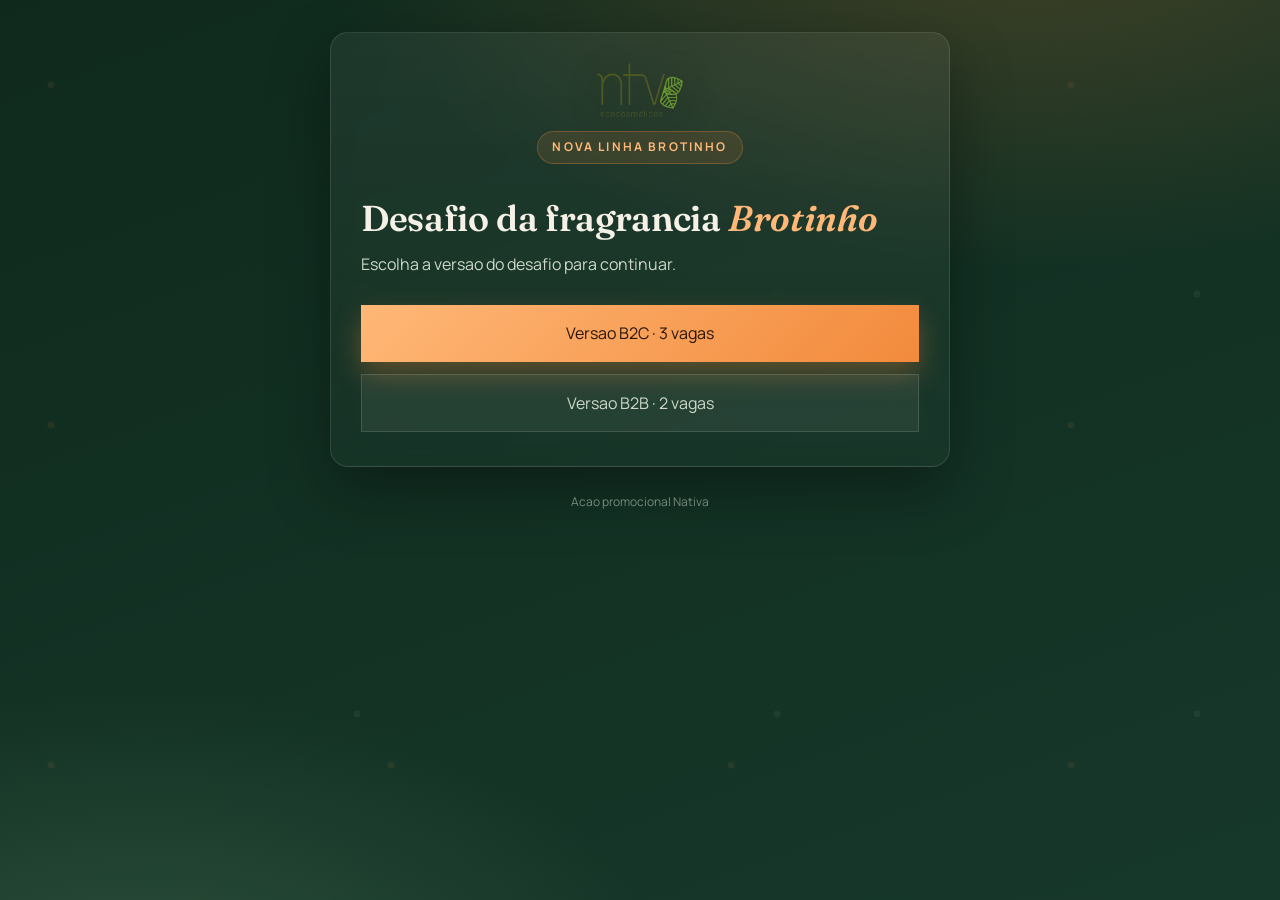
==== index.html @ 28d8629c "LP Nativa: quiz Brotinho com versoes /b2b (2 vagas) e /b2c (3 vagas) - Quiz multi-etapas com pistas " ====
<!DOCTYPE html>
<html lang="pt-BR">
<head>
  <meta charset="UTF-8" />
  <meta name="viewport" content="width=device-width, initial-scale=1.0" />
  <title>Desafio Brotinho | Nativa</title>
  <meta name="description" content="Descubra os ativos da nova fragrancia Brotinho da Nativa." />
  <link rel="icon" href="assets/logo.webp" />
  <link rel="preconnect" href="https://fonts.googleapis.com" />
  <link rel="preconnect" href="https://fonts.gstatic.com" crossorigin />
  <link href="https://fonts.googleapis.com/css2?family=Fraunces:ital,opsz,wght@0,9..144,500;0,9..144,600;1,9..144,600&family=Manrope:wght@400;500;700;800&display=swap" rel="stylesheet" />
  <link rel="stylesheet" href="assets/styles.css" />
</head>
<body>
  <main class="card">
    <div class="card-top">
      <img class="logo" src="assets/logo.webp" alt="Nativa" />
      <span class="tag">Nova linha Brotinho</span>
    </div>
    <div class="card-body">
      <div class="step active">
        <h1>Desafio da fragrancia <span class="destaque">Brotinho</span></h1>
        <p class="lead">Escolha a versao do desafio para continuar.</p>
        <div class="nav" style="flex-direction: column; align-items: stretch;">
          <a href="b2c/" class="btn-principal" style="text-align:center; text-decoration:none; padding:16px 24px; display:block;">Versao B2C · 3 vagas</a>
          <a href="b2b/" class="btn-voltar" style="text-align:center; text-decoration:none; padding:16px 24px; display:block;">Versao B2B · 2 vagas</a>
        </div>
      </div>
    </div>
  </main>
  <p class="rodape">Acao promocional Nativa</p>
</body>
</html>
---- assets/styles.css ----
:root {
  --verde-fundo: #0f2a1d;
  --verde-fundo-2: #16382a;
  --verde-claro: #a7d7a0;
  --creme: #f5f1e6;
  --creme-2: #ece5d3;
  --laranja: #f28a3c;
  --laranja-claro: #ffb877;
  --tangerina: #ff9d4d;
  --texto: #f5f1e6;
  --texto-suave: #cdd8c8;
  --erro: #ff8a7a;
  --radius: 18px;
  --sombra: 0 24px 60px rgba(0, 0, 0, 0.35);
  --fonte-titulo: "Fraunces", Georgia, serif;
  --fonte-texto: "Manrope", system-ui, -apple-system, sans-serif;
}

* { margin: 0; padding: 0; box-sizing: border-box; }

html { scroll-behavior: smooth; }

body {
  font-family: var(--fonte-texto);
  color: var(--texto);
  background:
    radial-gradient(1200px 600px at 80% -10%, rgba(242, 138, 60, 0.22), transparent 60%),
    radial-gradient(900px 500px at 10% 110%, rgba(167, 215, 160, 0.16), transparent 60%),
    linear-gradient(160deg, var(--verde-fundo) 0%, var(--verde-fundo-2) 100%);
  background-attachment: fixed;
  min-height: 100vh;
  display: flex;
  flex-direction: column;
  align-items: center;
  padding: 32px 20px 56px;
  line-height: 1.55;
  -webkit-font-smoothing: antialiased;
}

/* Faixa decorativa de citricos no fundo */
body::before {
  content: "";
  position: fixed;
  inset: 0;
  background-image:
    radial-gradient(circle at 15% 25%, rgba(255, 157, 77, 0.08) 0 3px, transparent 4px),
    radial-gradient(circle at 85% 70%, rgba(167, 215, 160, 0.07) 0 3px, transparent 4px);
  background-size: 340px 340px, 420px 420px;
  pointer-events: none;
  z-index: 0;
}

.card {
  position: relative;
  z-index: 1;
  width: 100%;
  max-width: 620px;
  background: linear-gradient(180deg, rgba(255, 255, 255, 0.06), rgba(255, 255, 255, 0.02));
  border: 1px solid rgba(245, 241, 230, 0.12);
  border-radius: var(--radius);
  box-shadow: var(--sombra);
  backdrop-filter: blur(10px);
  overflow: hidden;
}

.card-top {
  display: flex;
  flex-direction: column;
  align-items: center;
  gap: 14px;
  padding: 30px 30px 8px;
  text-align: center;
}

.logo {
  height: 54px;
  width: auto;
  object-fit: contain;
  filter: drop-shadow(0 6px 18px rgba(0, 0, 0, 0.35));
}

.tag {
  display: inline-flex;
  align-items: center;
  gap: 8px;
  font-size: 12px;
  letter-spacing: 0.18em;
  text-transform: uppercase;
  color: var(--laranja-claro);
  background: rgba(242, 138, 60, 0.12);
  border: 1px solid rgba(242, 138, 60, 0.3);
  padding: 6px 14px;
  border-radius: 999px;
  font-weight: 700;
}

/* Barra de progresso */
.progress {
  height: 4px;
  background: rgba(245, 241, 230, 0.1);
  margin: 18px 30px 0;
  border-radius: 999px;
  overflow: hidden;
}
.progress__bar {
  height: 100%;
  width: 0%;
  background: linear-gradient(90deg, var(--verde-claro), var(--laranja));
  border-radius: 999px;
  transition: width 0.45s cubic-bezier(0.4, 0, 0.2, 1);
}

.card-body { padding: 26px 30px 34px; }

.step { display: none; animation: fade 0.5s ease; }
.step.active { display: block; }

@keyframes fade {
  from { opacity: 0; transform: translateY(12px); }
  to { opacity: 1; transform: translateY(0); }
}

h1 {
  font-family: var(--fonte-titulo);
  font-weight: 600;
  font-size: clamp(26px, 5vw, 36px);
  line-height: 1.12;
  letter-spacing: -0.01em;
}
h1 .destaque { color: var(--laranja-claro); font-style: italic; }

h2 {
  font-family: var(--fonte-titulo);
  font-weight: 600;
  font-size: clamp(21px, 4vw, 26px);
  line-height: 1.2;
  margin-bottom: 6px;
}

.lead { color: var(--texto-suave); font-size: 16px; margin-top: 14px; }
.lead + .lead { margin-top: 10px; }

.pista {
  margin-top: 18px;
  padding: 16px 18px;
  background: rgba(255, 157, 77, 0.08);
  border-left: 3px solid var(--laranja);
  border-radius: 0 12px 12px 0;
  color: var(--creme);
  font-size: 15px;
}
.pista strong { color: var(--laranja-claro); }

.badge-vagas {
  margin-top: 22px;
  display: flex;
  align-items: center;
  gap: 12px;
  padding: 16px 18px;
  border: 1px dashed rgba(167, 215, 160, 0.4);
  border-radius: 14px;
  background: rgba(167, 215, 160, 0.06);
}
.badge-vagas .num {
  font-family: var(--fonte-titulo);
  font-size: 34px;
  color: var(--verde-claro);
  line-height: 1;
}
.badge-vagas .txt { font-size: 14px; color: var(--texto-suave); }

label.campo { display: block; margin-bottom: 20px; }
label.campo:last-of-type { margin-bottom: 8px; }

.campo-label {
  display: block;
  font-size: 14px;
  font-weight: 700;
  margin-bottom: 8px;
  color: var(--creme);
}
.campo-hint { font-weight: 400; color: var(--texto-suave); font-size: 13px; }

input[type="text"],
input[type="tel"],
textarea {
  width: 100%;
  padding: 14px 16px;
  font-family: inherit;
  font-size: 16px;
  color: var(--texto);
  background: rgba(15, 42, 29, 0.5);
  border: 1px solid rgba(245, 241, 230, 0.16);
  border-radius: 12px;
  transition: border-color 0.2s, box-shadow 0.2s;
  outline: none;
}
input::placeholder, textarea::placeholder { color: rgba(205, 216, 200, 0.5); }
input:focus, textarea:focus {
  border-color: var(--laranja);
  box-shadow: 0 0 0 3px rgba(242, 138, 60, 0.18);
}
textarea { resize: vertical; min-height: 110px; }

.opcoes { display: flex; flex-direction: column; gap: 12px; margin-top: 8px; }
.opcao {
  display: flex;
  align-items: center;
  gap: 12px;
  padding: 16px 18px;
  border: 1px solid rgba(245, 241, 230, 0.16);
  border-radius: 12px;
  cursor: pointer;
  transition: all 0.2s;
  background: rgba(15, 42, 29, 0.4);
  font-size: 16px;
}
.opcao:hover { border-color: var(--laranja-claro); background: rgba(242, 138, 60, 0.08); }
.opcao input { accent-color: var(--laranja); width: 20px; height: 20px; }
.opcao.selecionada { border-color: var(--laranja); background: rgba(242, 138, 60, 0.12); }

.erro-msg {
  color: var(--erro);
  font-size: 14px;
  margin-top: 10px;
  min-height: 18px;
  display: none;
}
.erro-msg.show { display: block; }

.nav {
  display: flex;
  gap: 12px;
  margin-top: 28px;
  align-items: center;
}

button {
  font-family: inherit;
  font-size: 16px;
  font-weight: 700;
  border: none;
  border-radius: 12px;
  cursor: pointer;
  transition: transform 0.15s, box-shadow 0.2s, background 0.2s;
}
button:active { transform: translateY(1px); }

.btn-principal {
  flex: 1;
  padding: 16px 24px;
  color: #2a1608;
  background: linear-gradient(135deg, var(--laranja-claro), var(--laranja));
  box-shadow: 0 12px 28px rgba(242, 138, 60, 0.32);
}
.btn-principal:hover { box-shadow: 0 16px 34px rgba(242, 138, 60, 0.45); }
.btn-principal:disabled { opacity: 0.55; cursor: not-allowed; box-shadow: none; }

.btn-voltar {
  padding: 16px 22px;
  color: var(--texto-suave);
  background: rgba(245, 241, 230, 0.06);
  border: 1px solid rgba(245, 241, 230, 0.14);
}
.btn-voltar:hover { color: var(--creme); background: rgba(245, 241, 230, 0.1); }

.passo-num {
  font-size: 13px;
  letter-spacing: 0.14em;
  text-transform: uppercase;
  color: var(--laranja-claro);
  font-weight: 700;
  margin-bottom: 12px;
  display: block;
}

/* Tela final */
.final { text-align: center; padding: 10px 0; }
.final .icone {
  width: 84px; height: 84px;
  margin: 0 auto 20px;
  border-radius: 50%;
  display: grid;
  place-items: center;
  background: radial-gradient(circle, rgba(167,215,160,0.25), rgba(167,215,160,0.05));
  border: 1px solid rgba(167, 215, 160, 0.4);
  font-size: 42px;
}
.final h2 { font-size: 28px; }
.final p { color: var(--texto-suave); margin-top: 12px; font-size: 16px; }

.spinner {
  width: 18px; height: 18px;
  border: 2px solid rgba(42, 22, 8, 0.3);
  border-top-color: #2a1608;
  border-radius: 50%;
  animation: girar 0.7s linear infinite;
  display: inline-block;
  vertical-align: middle;
  margin-right: 8px;
}
@keyframes girar { to { transform: rotate(360deg); } }

.rodape {
  position: relative;
  z-index: 1;
  margin-top: 26px;
  font-size: 12px;
  color: rgba(205, 216, 200, 0.55);
  text-align: center;
}

@media (max-width: 520px) {
  body { padding: 16px 12px 40px; }
  .card-top { padding: 24px 20px 6px; }
  .card-body { padding: 22px 20px 28px; }
  .progress { margin-left: 20px; margin-right: 20px; }
  .nav { flex-direction: column-reverse; }
  .btn-voltar, .btn-principal { width: 100%; }
}
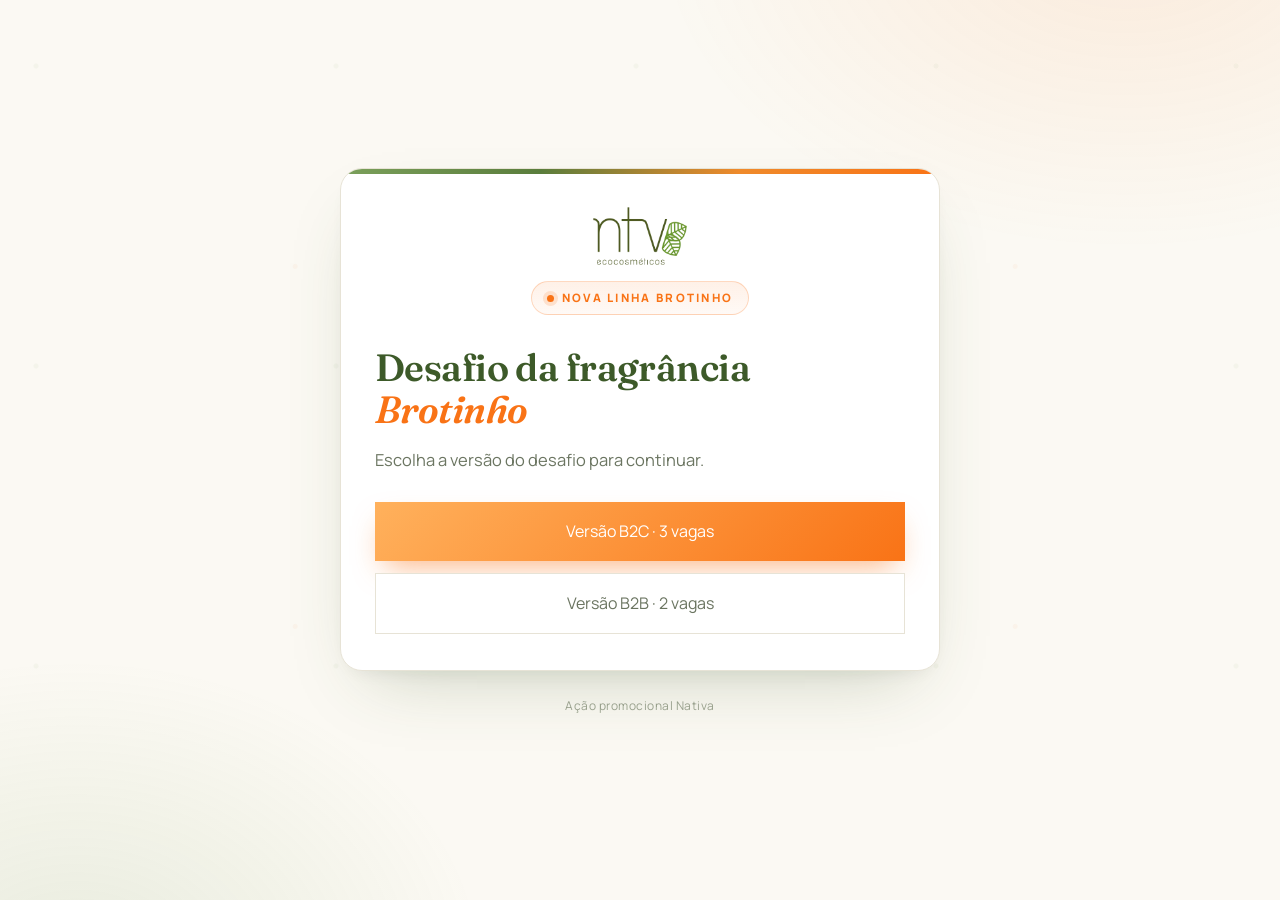
==== commit e3debbc8: "Tema claro (fundo branco) + acentuacao corrigida + design refinado - Fundo branco/creme para melhor " ====
--- a/index.html
+++ b/index.html
@@ -4,7 +4,7 @@
   <meta charset="UTF-8" />
   <meta name="viewport" content="width=device-width, initial-scale=1.0" />
   <title>Desafio Brotinho | Nativa</title>
-  <meta name="description" content="Descubra os ativos da nova fragrancia Brotinho da Nativa." />
+  <meta name="description" content="Descubra os ativos da nova fragrância Brotinho da Nativa." />
   <link rel="icon" href="assets/logo.webp" />
   <link rel="preconnect" href="https://fonts.googleapis.com" />
   <link rel="preconnect" href="https://fonts.gstatic.com" crossorigin />
@@ -19,15 +19,15 @@
     </div>
     <div class="card-body">
       <div class="step active">
-        <h1>Desafio da fragrancia <span class="destaque">Brotinho</span></h1>
-        <p class="lead">Escolha a versao do desafio para continuar.</p>
+        <h1>Desafio da fragrância <span class="destaque">Brotinho</span></h1>
+        <p class="lead">Escolha a versão do desafio para continuar.</p>
         <div class="nav" style="flex-direction: column; align-items: stretch;">
-          <a href="b2c/" class="btn-principal" style="text-align:center; text-decoration:none; padding:16px 24px; display:block;">Versao B2C · 3 vagas</a>
-          <a href="b2b/" class="btn-voltar" style="text-align:center; text-decoration:none; padding:16px 24px; display:block;">Versao B2B · 2 vagas</a>
+          <a href="b2c/" class="btn-principal" style="text-align:center; text-decoration:none; padding:17px 26px; display:block;">Versão B2C · 3 vagas</a>
+          <a href="b2b/" class="btn-voltar" style="text-align:center; text-decoration:none; padding:17px 26px; display:block;">Versão B2B · 2 vagas</a>
         </div>
       </div>
     </div>
   </main>
-  <p class="rodape">Acao promocional Nativa</p>
+  <p class="rodape">Ação promocional Nativa</p>
 </body>
 </html>
--- a/assets/styles.css
+++ b/assets/styles.css
@@ -1,303 +1,355 @@
 :root {
-  --verde-fundo: #0f2a1d;
-  --verde-fundo-2: #16382a;
-  --verde-claro: #a7d7a0;
-  --creme: #f5f1e6;
-  --creme-2: #ece5d3;
-  --laranja: #f28a3c;
-  --laranja-claro: #ffb877;
-  --tangerina: #ff9d4d;
-  --texto: #f5f1e6;
-  --texto-suave: #cdd8c8;
-  --erro: #ff8a7a;
-  --radius: 18px;
-  --sombra: 0 24px 60px rgba(0, 0, 0, 0.35);
+  --branco: #ffffff;
+  --creme: #fbf9f3;
+  --creme-2: #f3efe4;
+  --verde: #5a7d3c;
+  --verde-escuro: #3d5a29;
+  --verde-folha: #7ba05b;
+  --verde-suave: #eef3e6;
+  --laranja: #ef8a2b;
+  --laranja-claro: #ffb15c;
+  --tangerina: #f97316;
+  --texto: #2c3a24;
+  --texto-suave: #6b7561;
+  --texto-fraco: #98a08c;
+  --linha: #e7e3d6;
+  --erro: #d8543c;
+  --radius: 22px;
+  --radius-sm: 14px;
+  --sombra: 0 30px 70px -30px rgba(61, 90, 41, 0.28), 0 8px 24px -12px rgba(44, 58, 36, 0.12);
   --fonte-titulo: "Fraunces", Georgia, serif;
   --fonte-texto: "Manrope", system-ui, -apple-system, sans-serif;
 }
 
 * { margin: 0; padding: 0; box-sizing: border-box; }
-
 html { scroll-behavior: smooth; }
 
 body {
   font-family: var(--fonte-texto);
   color: var(--texto);
-  background:
-    radial-gradient(1200px 600px at 80% -10%, rgba(242, 138, 60, 0.22), transparent 60%),
-    radial-gradient(900px 500px at 10% 110%, rgba(167, 215, 160, 0.16), transparent 60%),
-    linear-gradient(160deg, var(--verde-fundo) 0%, var(--verde-fundo-2) 100%);
-  background-attachment: fixed;
+  background: var(--creme);
   min-height: 100vh;
   display: flex;
   flex-direction: column;
   align-items: center;
-  padding: 32px 20px 56px;
+  justify-content: center;
+  padding: 40px 20px 56px;
   line-height: 1.55;
   -webkit-font-smoothing: antialiased;
-}
-
-/* Faixa decorativa de citricos no fundo */
+  position: relative;
+  overflow-x: hidden;
+}
+
+/* Ambiente citrico suave ao fundo */
 body::before {
   content: "";
   position: fixed;
   inset: 0;
+  z-index: 0;
+  pointer-events: none;
+  background:
+    radial-gradient(760px 520px at 88% -8%, rgba(249, 115, 22, 0.10), transparent 62%),
+    radial-gradient(680px 520px at 6% 108%, rgba(123, 160, 91, 0.14), transparent 60%);
+}
+body::after {
+  content: "";
+  position: fixed;
+  inset: 0;
+  z-index: 0;
+  pointer-events: none;
+  opacity: 0.5;
   background-image:
-    radial-gradient(circle at 15% 25%, rgba(255, 157, 77, 0.08) 0 3px, transparent 4px),
-    radial-gradient(circle at 85% 70%, rgba(167, 215, 160, 0.07) 0 3px, transparent 4px);
-  background-size: 340px 340px, 420px 420px;
-  pointer-events: none;
-  z-index: 0;
+    radial-gradient(circle at 12% 22%, rgba(123, 160, 91, 0.10) 0 2px, transparent 3px),
+    radial-gradient(circle at 82% 74%, rgba(249, 115, 22, 0.08) 0 2px, transparent 3px);
+  background-size: 300px 300px, 360px 360px;
 }
 
 .card {
   position: relative;
   z-index: 1;
   width: 100%;
-  max-width: 620px;
-  background: linear-gradient(180deg, rgba(255, 255, 255, 0.06), rgba(255, 255, 255, 0.02));
-  border: 1px solid rgba(245, 241, 230, 0.12);
+  max-width: 600px;
+  background: var(--branco);
+  border: 1px solid var(--linha);
   border-radius: var(--radius);
   box-shadow: var(--sombra);
-  backdrop-filter: blur(10px);
   overflow: hidden;
+}
+/* Fio dourado/citrico no topo do card */
+.card::before {
+  content: "";
+  position: absolute;
+  top: 0; left: 0; right: 0;
+  height: 5px;
+  background: linear-gradient(90deg, var(--verde-folha), var(--verde), var(--laranja), var(--tangerina));
 }
 
 .card-top {
   display: flex;
   flex-direction: column;
   align-items: center;
-  gap: 14px;
-  padding: 30px 30px 8px;
+  gap: 16px;
+  padding: 38px 34px 6px;
   text-align: center;
 }
 
 .logo {
-  height: 54px;
+  height: 58px;
   width: auto;
   object-fit: contain;
-  filter: drop-shadow(0 6px 18px rgba(0, 0, 0, 0.35));
 }
 
 .tag {
   display: inline-flex;
   align-items: center;
   gap: 8px;
-  font-size: 12px;
-  letter-spacing: 0.18em;
+  font-size: 11.5px;
+  letter-spacing: 0.2em;
   text-transform: uppercase;
-  color: var(--laranja-claro);
-  background: rgba(242, 138, 60, 0.12);
-  border: 1px solid rgba(242, 138, 60, 0.3);
-  padding: 6px 14px;
+  color: var(--tangerina);
+  background: linear-gradient(180deg, rgba(249, 115, 22, 0.10), rgba(249, 115, 22, 0.04));
+  border: 1px solid rgba(249, 115, 22, 0.24);
+  padding: 7px 15px;
   border-radius: 999px;
-  font-weight: 700;
+  font-weight: 800;
+}
+.tag::before {
+  content: "";
+  width: 7px; height: 7px;
+  border-radius: 50%;
+  background: var(--tangerina);
+  box-shadow: 0 0 0 4px rgba(249, 115, 22, 0.16);
 }
 
 /* Barra de progresso */
 .progress {
-  height: 4px;
-  background: rgba(245, 241, 230, 0.1);
-  margin: 18px 30px 0;
+  height: 6px;
+  background: var(--creme-2);
+  margin: 22px 34px 0;
   border-radius: 999px;
   overflow: hidden;
 }
 .progress__bar {
   height: 100%;
   width: 0%;
-  background: linear-gradient(90deg, var(--verde-claro), var(--laranja));
+  background: linear-gradient(90deg, var(--verde-folha), var(--laranja));
   border-radius: 999px;
-  transition: width 0.45s cubic-bezier(0.4, 0, 0.2, 1);
-}
-
-.card-body { padding: 26px 30px 34px; }
-
-.step { display: none; animation: fade 0.5s ease; }
-.step.active { display: block; }
-
-@keyframes fade {
-  from { opacity: 0; transform: translateY(12px); }
+  transition: width 0.5s cubic-bezier(0.4, 0, 0.2, 1);
+}
+
+.card-body { padding: 26px 34px 36px; }
+
+.step { display: none; }
+.step.active { display: block; animation: entra 0.55s cubic-bezier(0.16, 1, 0.3, 1); }
+
+@keyframes entra {
+  from { opacity: 0; transform: translateY(14px); }
   to { opacity: 1; transform: translateY(0); }
 }
 
 h1 {
   font-family: var(--fonte-titulo);
   font-weight: 600;
-  font-size: clamp(26px, 5vw, 36px);
-  line-height: 1.12;
-  letter-spacing: -0.01em;
-}
-h1 .destaque { color: var(--laranja-claro); font-style: italic; }
+  font-size: clamp(28px, 5.2vw, 38px);
+  line-height: 1.1;
+  letter-spacing: -0.015em;
+  color: var(--verde-escuro);
+}
+h1 .destaque {
+  color: var(--tangerina);
+  font-style: italic;
+}
 
 h2 {
   font-family: var(--fonte-titulo);
   font-weight: 600;
-  font-size: clamp(21px, 4vw, 26px);
-  line-height: 1.2;
-  margin-bottom: 6px;
-}
-
-.lead { color: var(--texto-suave); font-size: 16px; margin-top: 14px; }
+  font-size: clamp(22px, 4vw, 27px);
+  line-height: 1.18;
+  color: var(--verde-escuro);
+  margin-bottom: 4px;
+  letter-spacing: -0.01em;
+}
+
+.lead { color: var(--texto-suave); font-size: 16.5px; margin-top: 16px; }
 .lead + .lead { margin-top: 10px; }
 
 .pista {
-  margin-top: 18px;
-  padding: 16px 18px;
-  background: rgba(255, 157, 77, 0.08);
-  border-left: 3px solid var(--laranja);
-  border-radius: 0 12px 12px 0;
-  color: var(--creme);
-  font-size: 15px;
-}
-.pista strong { color: var(--laranja-claro); }
+  margin-top: 20px;
+  padding: 18px 20px 18px 22px;
+  background: linear-gradient(180deg, rgba(249, 115, 22, 0.07), rgba(249, 115, 22, 0.03));
+  border: 1px solid rgba(249, 115, 22, 0.2);
+  border-left: 4px solid var(--laranja);
+  border-radius: 0 var(--radius-sm) var(--radius-sm) 0;
+  color: var(--texto);
+  font-size: 15.5px;
+}
+.pista strong { color: var(--tangerina); font-weight: 700; }
 
 .badge-vagas {
-  margin-top: 22px;
+  margin-top: 26px;
   display: flex;
   align-items: center;
-  gap: 12px;
-  padding: 16px 18px;
-  border: 1px dashed rgba(167, 215, 160, 0.4);
-  border-radius: 14px;
-  background: rgba(167, 215, 160, 0.06);
+  gap: 16px;
+  padding: 18px 20px;
+  border: 1px solid var(--linha);
+  border-radius: var(--radius-sm);
+  background: linear-gradient(135deg, var(--verde-suave), rgba(238, 243, 230, 0.4));
 }
 .badge-vagas .num {
   font-family: var(--fonte-titulo);
-  font-size: 34px;
-  color: var(--verde-claro);
+  font-size: 42px;
+  font-weight: 600;
+  color: var(--verde);
   line-height: 1;
-}
-.badge-vagas .txt { font-size: 14px; color: var(--texto-suave); }
+  flex-shrink: 0;
+}
+.badge-vagas .txt { font-size: 14.5px; color: var(--texto-suave); }
+.badge-vagas .txt strong { color: var(--verde-escuro); }
 
 label.campo { display: block; margin-bottom: 20px; }
-label.campo:last-of-type { margin-bottom: 8px; }
+label.campo:last-of-type { margin-bottom: 6px; }
 
 .campo-label {
   display: block;
   font-size: 14px;
   font-weight: 700;
-  margin-bottom: 8px;
-  color: var(--creme);
-}
-.campo-hint { font-weight: 400; color: var(--texto-suave); font-size: 13px; }
+  margin-bottom: 9px;
+  color: var(--verde-escuro);
+}
 
 input[type="text"],
 input[type="tel"],
 textarea {
   width: 100%;
-  padding: 14px 16px;
+  padding: 15px 17px;
   font-family: inherit;
   font-size: 16px;
   color: var(--texto);
-  background: rgba(15, 42, 29, 0.5);
-  border: 1px solid rgba(245, 241, 230, 0.16);
-  border-radius: 12px;
-  transition: border-color 0.2s, box-shadow 0.2s;
+  background: var(--creme);
+  border: 1.5px solid var(--linha);
+  border-radius: var(--radius-sm);
+  transition: border-color 0.2s, box-shadow 0.2s, background 0.2s;
   outline: none;
 }
-input::placeholder, textarea::placeholder { color: rgba(205, 216, 200, 0.5); }
+input::placeholder, textarea::placeholder { color: var(--texto-fraco); }
 input:focus, textarea:focus {
   border-color: var(--laranja);
-  box-shadow: 0 0 0 3px rgba(242, 138, 60, 0.18);
-}
-textarea { resize: vertical; min-height: 110px; }
-
-.opcoes { display: flex; flex-direction: column; gap: 12px; margin-top: 8px; }
+  background: var(--branco);
+  box-shadow: 0 0 0 4px rgba(249, 115, 22, 0.12);
+}
+textarea { resize: vertical; min-height: 120px; }
+
+.opcoes { display: flex; flex-direction: column; gap: 12px; margin-top: 4px; }
 .opcao {
   display: flex;
   align-items: center;
-  gap: 12px;
-  padding: 16px 18px;
-  border: 1px solid rgba(245, 241, 230, 0.16);
-  border-radius: 12px;
+  gap: 13px;
+  padding: 17px 19px;
+  border: 1.5px solid var(--linha);
+  border-radius: var(--radius-sm);
   cursor: pointer;
   transition: all 0.2s;
-  background: rgba(15, 42, 29, 0.4);
+  background: var(--creme);
   font-size: 16px;
-}
-.opcao:hover { border-color: var(--laranja-claro); background: rgba(242, 138, 60, 0.08); }
-.opcao input { accent-color: var(--laranja); width: 20px; height: 20px; }
-.opcao.selecionada { border-color: var(--laranja); background: rgba(242, 138, 60, 0.12); }
+  font-weight: 500;
+}
+.opcao:hover { border-color: var(--verde-folha); background: var(--verde-suave); }
+.opcao input { accent-color: var(--verde); width: 20px; height: 20px; }
+.opcao.selecionada {
+  border-color: var(--verde);
+  background: var(--verde-suave);
+  box-shadow: 0 0 0 3px rgba(90, 125, 60, 0.12);
+}
 
 .erro-msg {
   color: var(--erro);
   font-size: 14px;
-  margin-top: 10px;
+  margin-top: 12px;
   min-height: 18px;
   display: none;
-}
-.erro-msg.show { display: block; }
-
-.nav {
-  display: flex;
-  gap: 12px;
-  margin-top: 28px;
-  align-items: center;
-}
+  font-weight: 600;
+}
+.erro-msg.show { display: block; animation: tremor 0.3s; }
+@keyframes tremor {
+  0%, 100% { transform: translateX(0); }
+  25% { transform: translateX(-4px); }
+  75% { transform: translateX(4px); }
+}
+
+.nav { display: flex; gap: 12px; margin-top: 30px; align-items: center; }
 
 button {
   font-family: inherit;
   font-size: 16px;
   font-weight: 700;
   border: none;
-  border-radius: 12px;
+  border-radius: var(--radius-sm);
   cursor: pointer;
-  transition: transform 0.15s, box-shadow 0.2s, background 0.2s;
+  transition: transform 0.15s, box-shadow 0.25s, background 0.2s, filter 0.2s;
 }
 button:active { transform: translateY(1px); }
 
 .btn-principal {
   flex: 1;
-  padding: 16px 24px;
-  color: #2a1608;
-  background: linear-gradient(135deg, var(--laranja-claro), var(--laranja));
-  box-shadow: 0 12px 28px rgba(242, 138, 60, 0.32);
-}
-.btn-principal:hover { box-shadow: 0 16px 34px rgba(242, 138, 60, 0.45); }
-.btn-principal:disabled { opacity: 0.55; cursor: not-allowed; box-shadow: none; }
+  padding: 17px 26px;
+  color: #fff;
+  background: linear-gradient(135deg, var(--laranja-claro), var(--tangerina));
+  box-shadow: 0 14px 30px -10px rgba(249, 115, 22, 0.55);
+}
+.btn-principal:hover { filter: brightness(1.04); box-shadow: 0 18px 38px -10px rgba(249, 115, 22, 0.6); }
+.btn-principal:disabled { opacity: 0.6; cursor: not-allowed; box-shadow: none; filter: none; }
 
 .btn-voltar {
-  padding: 16px 22px;
+  padding: 17px 24px;
   color: var(--texto-suave);
-  background: rgba(245, 241, 230, 0.06);
-  border: 1px solid rgba(245, 241, 230, 0.14);
-}
-.btn-voltar:hover { color: var(--creme); background: rgba(245, 241, 230, 0.1); }
+  background: var(--branco);
+  border: 1.5px solid var(--linha);
+}
+.btn-voltar:hover { color: var(--verde-escuro); border-color: var(--verde-folha); background: var(--verde-suave); }
 
 .passo-num {
-  font-size: 13px;
-  letter-spacing: 0.14em;
+  display: inline-block;
+  font-size: 12px;
+  letter-spacing: 0.16em;
   text-transform: uppercase;
-  color: var(--laranja-claro);
-  font-weight: 700;
-  margin-bottom: 12px;
-  display: block;
+  color: var(--verde);
+  font-weight: 800;
+  margin-bottom: 14px;
+  padding: 5px 12px;
+  background: var(--verde-suave);
+  border-radius: 999px;
 }
 
 /* Tela final */
-.final { text-align: center; padding: 10px 0; }
+.final { text-align: center; padding: 12px 0; }
 .final .icone {
-  width: 84px; height: 84px;
-  margin: 0 auto 20px;
+  width: 92px; height: 92px;
+  margin: 0 auto 22px;
   border-radius: 50%;
   display: grid;
   place-items: center;
-  background: radial-gradient(circle, rgba(167,215,160,0.25), rgba(167,215,160,0.05));
-  border: 1px solid rgba(167, 215, 160, 0.4);
-  font-size: 42px;
-}
-.final h2 { font-size: 28px; }
-.final p { color: var(--texto-suave); margin-top: 12px; font-size: 16px; }
+  background: radial-gradient(circle, rgba(249, 115, 22, 0.16), rgba(249, 115, 22, 0.04));
+  border: 1.5px solid rgba(249, 115, 22, 0.28);
+  font-size: 46px;
+  animation: pulso 2.4s ease-in-out infinite;
+}
+@keyframes pulso {
+  0%, 100% { transform: scale(1); box-shadow: 0 0 0 0 rgba(249, 115, 22, 0.18); }
+  50% { transform: scale(1.04); box-shadow: 0 0 0 14px rgba(249, 115, 22, 0); }
+}
+.final h2 { font-size: 29px; }
+.final p { color: var(--texto-suave); margin-top: 14px; font-size: 16.5px; }
+.final p strong { color: var(--verde-escuro); }
 
 .spinner {
   width: 18px; height: 18px;
-  border: 2px solid rgba(42, 22, 8, 0.3);
-  border-top-color: #2a1608;
+  border: 2.5px solid rgba(255, 255, 255, 0.4);
+  border-top-color: #fff;
   border-radius: 50%;
   animation: girar 0.7s linear infinite;
   display: inline-block;
   vertical-align: middle;
-  margin-right: 8px;
+  margin-right: 9px;
 }
 @keyframes girar { to { transform: rotate(360deg); } }
 
@@ -306,15 +358,17 @@
   z-index: 1;
   margin-top: 26px;
   font-size: 12px;
-  color: rgba(205, 216, 200, 0.55);
+  color: var(--texto-fraco);
   text-align: center;
+  letter-spacing: 0.04em;
 }
 
 @media (max-width: 520px) {
-  body { padding: 16px 12px 40px; }
-  .card-top { padding: 24px 20px 6px; }
-  .card-body { padding: 22px 20px 28px; }
-  .progress { margin-left: 20px; margin-right: 20px; }
+  body { padding: 18px 12px 40px; }
+  .card-top { padding: 30px 22px 4px; }
+  .card-body { padding: 22px 22px 30px; }
+  .progress { margin-left: 22px; margin-right: 22px; }
   .nav { flex-direction: column-reverse; }
   .btn-voltar, .btn-principal { width: 100%; }
-}
+  .badge-vagas .num { font-size: 36px; }
+}
